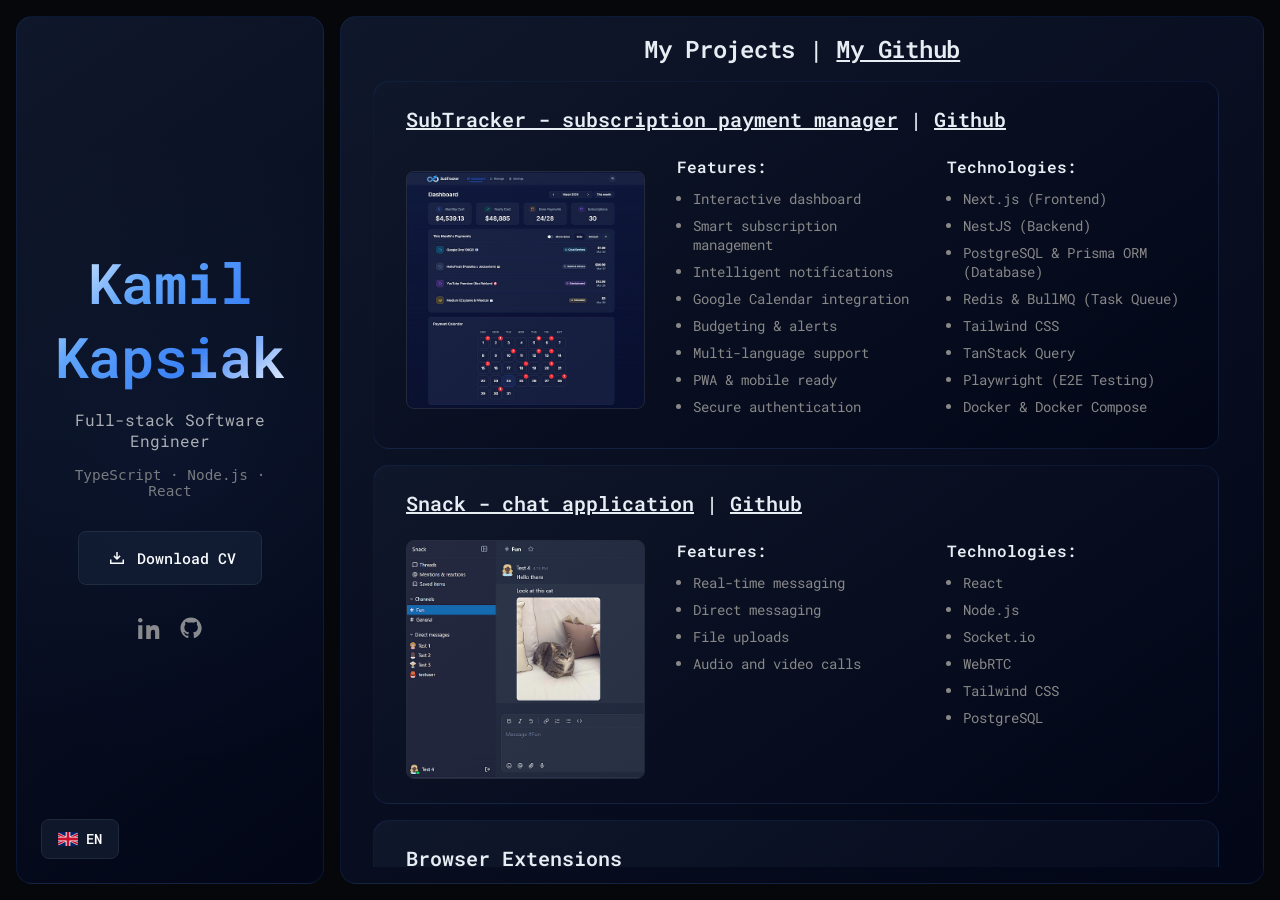
==== index.html @ 6eb5f406 "Adjust capitalization" ====
<html>

<head>
  <meta charset="UTF-8">
  <meta name="viewport" content="width=device-width, initial-scale=1.0">
  <title>Kamil Kapsiak - Software Engineer</title>
  <link rel="stylesheet" href="./style.css">
  <link rel="preconnect" href="https://fonts.googleapis.com">
  <link rel="preconnect" href="https://fonts.gstatic.com" crossorigin>
  <link
    href="https://fonts.googleapis.com/css2?family=Inter:ital,opsz,wght@0,14..32,100..900;1,14..32,100..900&family=Roboto+Mono:ital,wght@0,100..700;1,100..700&display=swap"
    rel="stylesheet">
  <script>
    (() => {
      const savedLang = localStorage.getItem('language') || 'en';
      document.documentElement.lang = savedLang;
      if (savedLang === 'pl') {
        const style = document.createElement('style');
        style.id = 'early-hide';
        style.innerHTML = 'body { visibility: hidden !important; }';
        document.head.appendChild(style);
      }
    })();
  </script>
  <script src="./script.js" defer></script>
</head>

<body>
  <header class="hero">
    <button id="lang-toggle" class="lang-button" aria-label="Toggle language">
      <img class="flag-icon" src="" alt="" />
      <span></span>
    </button>
    <div class="hero-content animate-in">
      <h1>Kamil Kapsiak</h1>
      <p class="subtitle" data-i18n="subtitle">Full-stack Software Engineer</p>
      <p class="stack">TypeScript · Node.js · React</p>
      <div class="cta-wrapper">
        <a href="/Kamil_Kapsiak_CV.pdf" download class="cv-button">
          <img src="./download-icon.svg" alt="" width="24" height="24" />
          <span data-i18n="download_cv">Download CV</span>
        </a>
      </div>

      <nav class="socials" aria-label="Social links">
        <a href="https://www.linkedin.com/in/kamil-kapsiak-529a5083/" target="_blank" rel="noopener noreferrer"
          aria-label="LinkedIn profile">
          <!-- LinkedIn -->
          <svg viewBox="0 0 24 24" aria-hidden="true">
            <path
              d="M4.98 3.5C4.98 4.88 3.86 6 2.5 6S0 4.88 0 3.5 1.12 1 2.5 1 4.98 2.12 4.98 3.5zM.22 8.98h4.56V24H.22zM8.98 8.98h4.38v2.05h.06c.61-1.16 2.1-2.38 4.32-2.38 4.62 0 5.48 3.04 5.48 6.99V24h-4.56v-6.6c0-1.57-.03-3.59-2.19-3.59-2.19 0-2.53 1.71-2.53 3.48V24H8.98z" />
          </svg>
        </a>

        <a href="https://github.com/kapsi1" target="_blank" rel="noopener noreferrer" aria-label="GitHub profile">
          <!-- GitHub -->
          <svg viewBox="0 0 24 24" aria-hidden="true">
            <path
              d="M12 .5C5.73.5.5 5.74.5 12.02c0 5.11 3.29 9.44 7.86 10.97.58.1.79-.25.79-.56v-2.17c-3.2.7-3.88-1.54-3.88-1.54-.53-1.34-1.3-1.7-1.3-1.7-1.06-.73.08-.72.08-.72 1.17.08 1.79 1.2 1.79 1.2 1.04 1.78 2.73 1.27 3.4.97.11-.76.41-1.27.74-1.56-2.55-.29-5.23-1.28-5.23-5.69 0-1.26.45-2.3 1.19-3.11-.12-.29-.52-1.45.11-3.02 0 0 .97-.31 3.18 1.19.92-.26 1.9-.39 2.88-.39.98 0 1.96.13 2.88.39 2.2-1.5 3.17-1.19 3.17-1.19.64 1.57.24 2.73.12 3.02.74.81 1.18 1.85 1.18 3.11 0 4.42-2.69 5.39-5.25 5.67.42.36.79 1.08.79 2.18v3.23c0 .31.21.67.8.56 4.56-1.53 7.84-5.86 7.84-10.97C23.5 5.74 18.27.5 12 .5z" />
          </svg>
        </a>
      </nav>


    </div>
  </header>

  <main class="right-column">
    <header class="right-column-header">
      <h2>
        <span data-i18n="my_projects">My Projects</span> | <a class="github" href="https://github.com/kapsi1"
          target="_blank" rel="noopener noreferrer" data-i18n="my_github">My
          Github</a>
      </h2>
    </header>
    <div class="projects-scroll">
      <!-- SubTracker -->
      <section class="app">
        <h2>
          <a href="https://www.subtracker.cc" target="_blank" rel="noopener noreferrer"
            data-i18n="subtracker_title">SubTracker - subscription
            payment manager</a>
          |
          <a class="github" href="https://github.com/kapsi1/subscription-tracker" target="_blank"
            rel="noopener noreferrer">Github</a>
        </h2>
        <div class="tile-content">
          <div class="screenshot">
            <a href="https://www.subtracker.cc" target="_blank" rel="noopener noreferrer">
              <img class="border" src="./subtracker.png" alt="SubTracker">
            </a>
          </div>
          <div class="list">
            <h2 data-i18n="features">Features:</h2>
            <ul>
              <li data-i18n="subtracker_f1">Interactive dashboard</li>
              <li data-i18n="subtracker_f2">Smart subscription management</li>
              <li data-i18n="subtracker_f3">Intelligent notifications</li>
              <li data-i18n="subtracker_f4">Google Calendar integration</li>
              <li data-i18n="subtracker_f5">Budgeting & alerts</li>
              <li data-i18n="subtracker_f6">Multi-language support</li>
              <li data-i18n="subtracker_f7">PWA & mobile ready</li>
              <li data-i18n="subtracker_f8">Secure authentication</li>
            </ul>
          </div>
          <div class="list">
            <h2 data-i18n="technologies">Technologies:</h2>
            <ul>
              <li>Next.js (Frontend)</li>
              <li>NestJS (Backend)</li>
              <li>PostgreSQL & Prisma ORM (Database)</li>
              <li>Redis & BullMQ (Task Queue)</li>
              <li>Tailwind CSS</li>
              <li>TanStack Query</li>
              <li>Playwright (E2E Testing)</li>
              <li>Docker & Docker Compose</li>
            </ul>
          </div>
        </div>
      </section>
      <!-- Snack -->
      <section class="app">
        <h2>
          <a href="https://snack-six.vercel.app" target="_blank" rel="noopener noreferrer" data-i18n="snack_title">Snack
            - chat application</a>
          |
          <a class="github" href="https://github.com/kapsi1/Srack" target="_blank" rel="noopener noreferrer">Github</a>
        </h2>
        <div class="tile-content">
          <div class="screenshot">
            <a href="https://snack-six.vercel.app" target="_blank" rel="noopener noreferrer">
              <img class="border" src="./snack2.png" alt="Snack">
            </a>
          </div>
          <div class="list">
            <h2 data-i18n="features">Features:</h2>
            <ul>
              <li data-i18n="snack_f1">Real-time messaging</li>
              <li data-i18n="snack_f2">Direct messaging</li>
              <li data-i18n="snack_f3">File uploads</li>
              <li data-i18n="snack_f4">Audio and video calls</li>
            </ul>
          </div>
          <div class="list">
            <h2 data-i18n="technologies">Technologies:</h2>
            <ul>
              <li>React</li>
              <li>Node.js</li>
              <li>Socket.io</li>
              <li>WebRTC</li>
              <li>Tailwind CSS</li>
              <li>PostgreSQL</li>
            </ul>
          </div>
        </div>
      </section>
      <!-- Browser Extensions -->
      <section>
        <h2 data-i18n="browser_extensions">Browser Extensions</h2>
        <div class="extensions-grid">
          <article class="extension-item">
            <h3>
              <a href="https://chromewebstore.google.com/detail/facebook-to-google-calend/mideojkklbmcdnhmacmjiecpnanamedp"
                target="_blank" rel="noopener noreferrer" data-i18n="fb_cal_title">Facebook to Google Calendar
                Exporter</a>
              <br />
              <a class="github" href="https://github.com/kapsi1/facebook-google-calendar-event-exporter" target="_blank"
                rel="noopener noreferrer">Github</a>
            </h3>
            <div class="list">
              <ul>
                <li data-i18n="fb_cal_desc">One-click export of Facebook events to Google Calendar</li>
              </ul>
            </div>
          </article>
          <article class="extension-item">
            <h3>
              <a href="https://chromewebstore.google.com/detail/chatgpt-–-back-to-last-po/npohdlibeffgfmaiojflcdhpopmglcck"
                target="_blank" rel="noopener noreferrer" data-i18n="chatgpt_back_title">ChatGPT - Back to Last
                Position</a>
              <br />
              <a class="github" href="https://github.com/kapsi1/chatgpt-back-to-last-position-button" target="_blank"
                rel="noopener noreferrer">Github</a>
            </h3>
            <div class="list">
              <ul>
                <li data-i18n="chatgpt_back_desc1">If you type a message to ChatGPT, it scrolls the page to the bottom
                  and you lose your reading
                  position</li>
                <li data-i18n="chatgpt_back_desc2">This extension adds a button to go back to that position</li>
              </ul>
            </div>
          </article>
          <article class="extension-item">
            <h3>
              <span data-i18n="chatgpt_bookmark_title">ChatGPT Bookmark Manager</span>
              <br />
              <a class="github" href="https://github.com/kapsi1/chatgpt-bookmark-manager" target="_blank"
                rel="noopener noreferrer">Github</a>
            </h3>
            <div class="list">
              <ul>
                <li data-i18n="chatgpt_bookmark_desc">Bookmark chat messages and scroll to them</li>
              </ul>
            </div>
          </article>
        </div>
      </section>
      <!-- Games -->
      <section>
        <h2 data-i18n="games_title">Some classic games I coded for fun</h2>
        <div class="games-grid">
          <article class="game-item">
            <h3>
              <a href="./snake.html" target="_blank" rel="noopener noreferrer">Snake</a> | <a class="github"
                href="https://github.com/kapsi1/snake" target="_blank" rel="noopener noreferrer">Github</a>
            </h3>
            <a href="./snake.html" target="_blank" rel="noopener noreferrer">
              <video class="border" loop muted poster="./snake.jpg">
                <source src="./snake.mp4" type="video/mp4">
              </video>
            </a>
          </article>
          <article class="game-item">
            <h3>
              <a href="./tetris.html" target="_blank" rel="noopener noreferrer">Tetris</a> | <a class="github"
                href="https://github.com/kapsi1/tetris" target="_blank" rel="noopener noreferrer">Github</a>
            </h3>
            <a href="./tetris.html" target="_blank" rel="noopener noreferrer">
              <video class="border" loop muted poster="./tetris.jpg">
                <source src="./tetris.mp4" type="video/mp4">
              </video>
            </a>
          </article>
          <article class="game-item">
            <h3>
              <a href="./pacman/index.html" target="_blank" rel="noopener noreferrer">Pacman</a> | <a class="github"
                href="https://github.com/kapsi1/pacman" target="_blank" rel="noopener noreferrer">Github</a>
            </h3>
            <a href="./pacman/index.html" target="_blank" rel="noopener noreferrer">
              <video class="border" loop muted poster="./pacman.jpg">
                <source src="./pacman.mp4" type="video/mp4">
              </video>
            </a>
          </article>
          <div class="list">
            <h2 data-i18n="technologies">Technologies:</h2>
            <ul>
              <li>HTML Canvas</li>
              <li>CSS</li>
              <li>TypeScript</li>
            </ul>
          </div>
        </div>
      </section>
    </div>
  </main>
</body>

</html>
---- style.css ----
/* Breakpoints: sm: 480px, md: 768px, lg: 1024px */

* {
  margin: 0;
  padding: 0;
  box-sizing: border-box;
}

a {
  color: #e6edf3;
}

.border {
  border: 1px solid rgba(255, 255, 255, 0.1);
}

@media (prefers-reduced-motion: reduce) {
  .animate-in {
    animation: none;
    opacity: 1;
    transform: none;
  }

  .hero,
  section,
  .right-column,
  video,
  img,
  .icon,
  .cv-button,
  .socials a {
    transition: none;
  }
}

@keyframes fadeSlideIn {
  to {
    opacity: 1;
    transform: translateY(0);
  }
}

@keyframes textGradient {
  0% {
    background-position: 0% 0%;
  }
  100% {
    background-position: 100% 100%;
  }
}

/* Shared tile style */
.hero,
section,
.right-column {
  background: linear-gradient(145deg, #0f172a 0%, #020617 100%);
  border: 1px solid rgba(59, 130, 246, 0.12);
  border-radius: 16px;
  transition: border-color 0.3s ease, box-shadow 0.3s ease;

  &:hover {
    border-color: rgba(59, 130, 246, 0.3);
    box-shadow: 0 8px 32px rgba(0, 0, 0, 0.4), 0 0 15px rgba(59, 130, 246, 0.1);
  }
}

.animate-in {
  opacity: 0;
  transform: translateY(16px);
  animation: fadeSlideIn 0.8s ease-out forwards;
}

video {
  border-radius: 8px;
  max-width: 100%;
  max-height: 220px;
  object-fit: contain;
  cursor: pointer;
  transition: transform 0.2s ease;
}

img {
  border-radius: 8px;
  max-width: 100%;
  max-height: 245px;
  object-fit: contain;
  transition: transform 0.2s ease;
}

video:hover,
img:hover {
  transform: scale(1.02);
}

@media (max-width: 768px) {
  html {
    font-size: 14px;
  }
}

body {
  background-color: #05070a;
  color: #e6edf3;
  font-family: "Roboto Mono", monospace;
  min-height: 100vh;
  padding: 1rem;
  font-size: 16px;
  display: grid;
  grid-template-columns: 1fr 3fr;
  gap: 1rem;
  height: calc(100vh - 2rem);
  margin: 0 auto;

  @media (max-width: 768px) {
    padding: 0.5rem;
    font-size: 14px;
    gap: 0.75rem;
  }

  @media (max-width: 1024px) {
    grid-template-columns: 1fr;
    height: auto;
  }

  .hero {
    grid-row: 1 / 3;
    display: flex;
    align-items: center;
    justify-content: center;
    padding: 2rem;
    position: relative;

    &::after {
      content: "";
      position: absolute;
      inset: 0;
      background: radial-gradient(circle at 50% 50%, rgba(59, 130, 246, 0.05) 0%, transparent 70%);
      pointer-events: none;
    }

    @media (max-width: 1024px) {
      grid-row: auto;
      padding: 1.5rem;
    }

    .hero-content {
      text-align: center;

      h1 {
        font-size: clamp(2.5rem, 6vw, 3.5rem);
        font-weight: 600;
        letter-spacing: -0.02em;
        margin-bottom: 1rem;
        background: linear-gradient(135deg, 
          #ffffff 0%, 
          #60a5fa 17%, 
          #3b82f6 33%, 
          #ffffff 50%, 
          #60a5fa 67%, 
          #3b82f6 83%, 
          #ffffff 100%
        );
        background-size: 200% 200%;
        animation: textGradient 8s linear infinite;
        -webkit-text-fill-color: transparent;
        background-clip: text;

        @media (max-width: 768px) {
          font-size: clamp(2.4rem, 10vw, 3.5rem);
          line-height: 1.1;
        }
      }

      .subtitle {
        color: #b0b0b0;
        font-size: 1rem;
        margin-bottom: 1rem;

        @media (max-width: 768px) {
          font-size: 1.2rem;
          margin-bottom: 1.5rem;
        }
      }

      .stack {
        font-family: monospace;
        font-size: 0.9rem;
        color: #7a7a7a;

        @media (max-width: 768px) {
          font-size: 1rem;
        }
      }

      .cta-wrapper {
        display: inline-block;
        margin: 2rem 0;

        .cv-button {
          display: inline-flex;
          align-items: center;
          gap: 0.5rem;
          padding: 0.9rem 1.6rem;
          border-radius: 8px;
          font-size: 0.95rem;
          font-weight: 500;
          text-decoration: none;
          color: #fff;
          background-color: #0f172a;
          border: 1px solid #1e293b;
          transition: transform 0.25s cubic-bezier(0.2, 0.8, 0.2, 1), background-color 0.2s ease, border-color 0.2s ease, box-shadow 0.2s ease;

          img {
            transition: transform 0.25s ease;
          }

          &:hover {
            transform: translateY(-2px);
            background-color: #1e293b;
            border-color: #3b82f6;
            box-shadow: 0 0 15px rgba(59, 130, 246, 0.2);

            img {
              transform: translateY(2px);
            }
          }

          &:active {
            transform: translateY(0);
          }
        }
      }

      .socials {
        display: flex;
        justify-content: center;
        gap: 1.25rem;
        margin-bottom: 1rem;

        a {
          color: #8a8a8a;
          transition: color 0.2s ease, transform 0.2s ease;

          &:hover {
            color: #60a5fa;
            transform: translateY(-1px);
          }
        }

        svg {
          width: 22px;
          height: 22px;
          fill: currentColor;
        }
      }
    }

    .lang-button {
      position: absolute;
      bottom: 1.5rem;
      left: 1.5rem;
      z-index: 10;
      display: inline-flex;
      align-items: center;
      gap: 0.5rem;
      padding: 0.6rem 1rem;
      border-radius: 8px;
      font-size: 0.9rem;
      font-weight: 500;
      color: #fff;
      background-color: #0f172a;
      border: 1px solid #1e293b;
      cursor: pointer;
      font-family: inherit;
      transition: transform 0.25s cubic-bezier(0.2, 0.8, 0.2, 1), background-color 0.2s ease, border-color 0.2s ease, box-shadow 0.2s ease;

      &:hover {
        transform: translateY(-2px);
        background-color: #1e293b;
        border-color: #3b82f6;
        box-shadow: 0 0 15px rgba(59, 130, 246, 0.2);
      }

      &:active {
        transform: translateY(0);
      }

      .flag-icon {
        width: 20px;
        height: 14px;
        object-fit: cover;
        border-radius: 2px;
      }
    }
  }

  .right-column {
    grid-row: 1 / 3;
    display: flex;
    flex-direction: column;
    min-height: 0;
    padding: 1rem 2rem;

    @media (max-width: 1024px) {
      grid-row: auto;
      min-height: auto;
      padding: 1.5rem;
    }

    .right-column-header {
      flex-shrink: 0;
      margin-bottom: 1rem;

      h2 {
        text-align: center;
        font-size: 1.5rem;
        font-weight: 600;
        letter-spacing: -0.01em;
      }
    }

    .projects-scroll {
      flex: 1;
      min-height: 0;
      overflow-y: auto;
      display: flex;
      flex-direction: column;
      gap: 1rem;
      scrollbar-width: thin;
      scrollbar-color: rgba(59, 130, 246, 0.3) transparent;
      padding-right: 0.75rem;

      @media (max-width: 1024px) {
        overflow-y: visible;
      }

      section {
        padding: 1.5rem 2rem;
        flex-shrink: 0;

        @media (max-width: 1024px) {
          padding: 1.5rem;
        }

        h2 {
          font-size: 1.25rem;
          font-weight: 600;
          margin-bottom: 1.5rem;
        }

        h3 {
          font-size: 1rem;
          font-weight: 600;
          margin-bottom: 0.5rem;
          text-align: left;
        }

        .list {
          padding-left: 0;

          ul {
            padding-left: 1rem;
          }

          li {
            margin-bottom: 0.5rem;
            color: #888888;
            font-size: 0.9rem;

            @media (max-width: 768px) {
              font-size: 1rem;
            }
          }

          h2 {
            font-size: 1rem;
            margin-bottom: 0.75rem;

            @media (max-width: 768px) {
              font-size: 1.1rem;
            }
          }
        }

        &.app {
          .tile-content {
            display: grid;
            gap: 2rem;

            /* LG and MD: 3 columns */
            @media (min-width: 768px) {
              grid-template-columns: 1fr 1fr 1fr;

              .screenshot {
                display: flex;
                justify-content: center;
                align-items: center;
              }
            }

            /* SM to MD: screenshot row, lists 2 columns */
            @media (min-width: 480px) and (max-width: 767px) {
              grid-template-columns: 1fr 1fr;
              grid-template-areas: 
                "screenshot screenshot"
                "features technologies";
              
              .screenshot {
                grid-area: screenshot;
                display: flex;
                justify-content: center;
              }
            }

            /* SM: Stacked */
            @media (max-width: 479px) {
              display: flex;
              flex-direction: column;
              align-items: center;
            }
          }

          .screenshot img {
            width: 100%;
            height: auto;
            aspect-ratio: 1 / 1;
            max-width: 300px;
            max-height: none;
            object-fit: contain;
          }

          @media (max-width: 767px) {
            h2 {
              text-align: center;
              width: 100%;
            }
          }
        }

        .tile-content:not(.app *) {
          display: flex;
          gap: 1.5rem;
          flex-wrap: wrap;

          @media (max-width: 768px) {
            flex-direction: column;
          }
        }

        .games-grid {
          display: flex;
          gap: 1.5rem;

          @media (max-width: 1024px) {
            justify-content: center;
          }

          @media (max-width: 768px) {
            flex-direction: column;
            align-items: center;
          }

          .game-item {
            display: flex;
            flex-direction: column;
            align-items: center;

            @media (max-width: 768px) {
              width: 100%;
            }
          }
        }

        .extensions-grid {
          display: flex;
          gap: 1.5rem;
          flex-wrap: wrap;
          flex: 1;

          @media (max-width: 768px) {
            flex-direction: column;
          }

          .extension-item {
            display: flex;
            flex-direction: column;
            flex: 1;
            min-width: 250px;

            @media (max-width: 768px) {
              width: 100%;
            }
          }
        }
      }
    }
  }
}
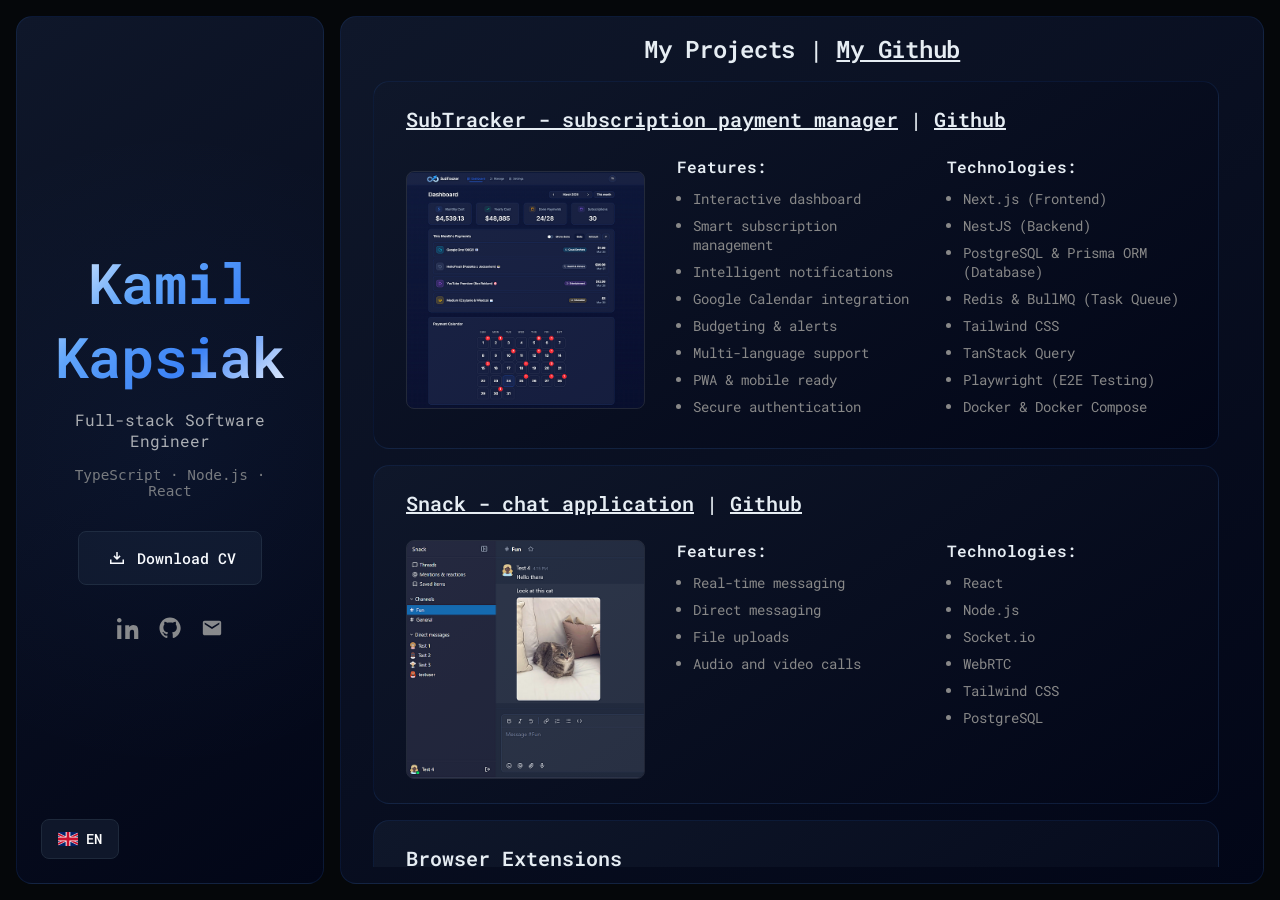
==== commit 75bf3984: "Add email" ====
--- a/index.html
+++ b/index.html
@@ -59,6 +59,14 @@
               d="M12 .5C5.73.5.5 5.74.5 12.02c0 5.11 3.29 9.44 7.86 10.97.58.1.79-.25.79-.56v-2.17c-3.2.7-3.88-1.54-3.88-1.54-.53-1.34-1.3-1.7-1.3-1.7-1.06-.73.08-.72.08-.72 1.17.08 1.79 1.2 1.79 1.2 1.04 1.78 2.73 1.27 3.4.97.11-.76.41-1.27.74-1.56-2.55-.29-5.23-1.28-5.23-5.69 0-1.26.45-2.3 1.19-3.11-.12-.29-.52-1.45.11-3.02 0 0 .97-.31 3.18 1.19.92-.26 1.9-.39 2.88-.39.98 0 1.96.13 2.88.39 2.2-1.5 3.17-1.19 3.17-1.19.64 1.57.24 2.73.12 3.02.74.81 1.18 1.85 1.18 3.11 0 4.42-2.69 5.39-5.25 5.67.42.36.79 1.08.79 2.18v3.23c0 .31.21.67.8.56 4.56-1.53 7.84-5.86 7.84-10.97C23.5 5.74 18.27.5 12 .5z" />
           </svg>
         </a>
+
+        <a href="mailto:kapsiakk@gmail.com" aria-label="Email me">
+          <!-- Email -->
+          <svg viewBox="0 0 24 24" aria-hidden="true">
+            <path
+              d="M20 4H4c-1.1 0-1.99.9-1.99 2L2 18c0 1.1.9 2 2 2h16c1.1 0 2-.9 2-2V6c0-1.1-.9-2-2-2zm0 4l-8 5-8-5V6l8 5 8-5v2z" />
+          </svg>
+        </a>
       </nav>
 
 
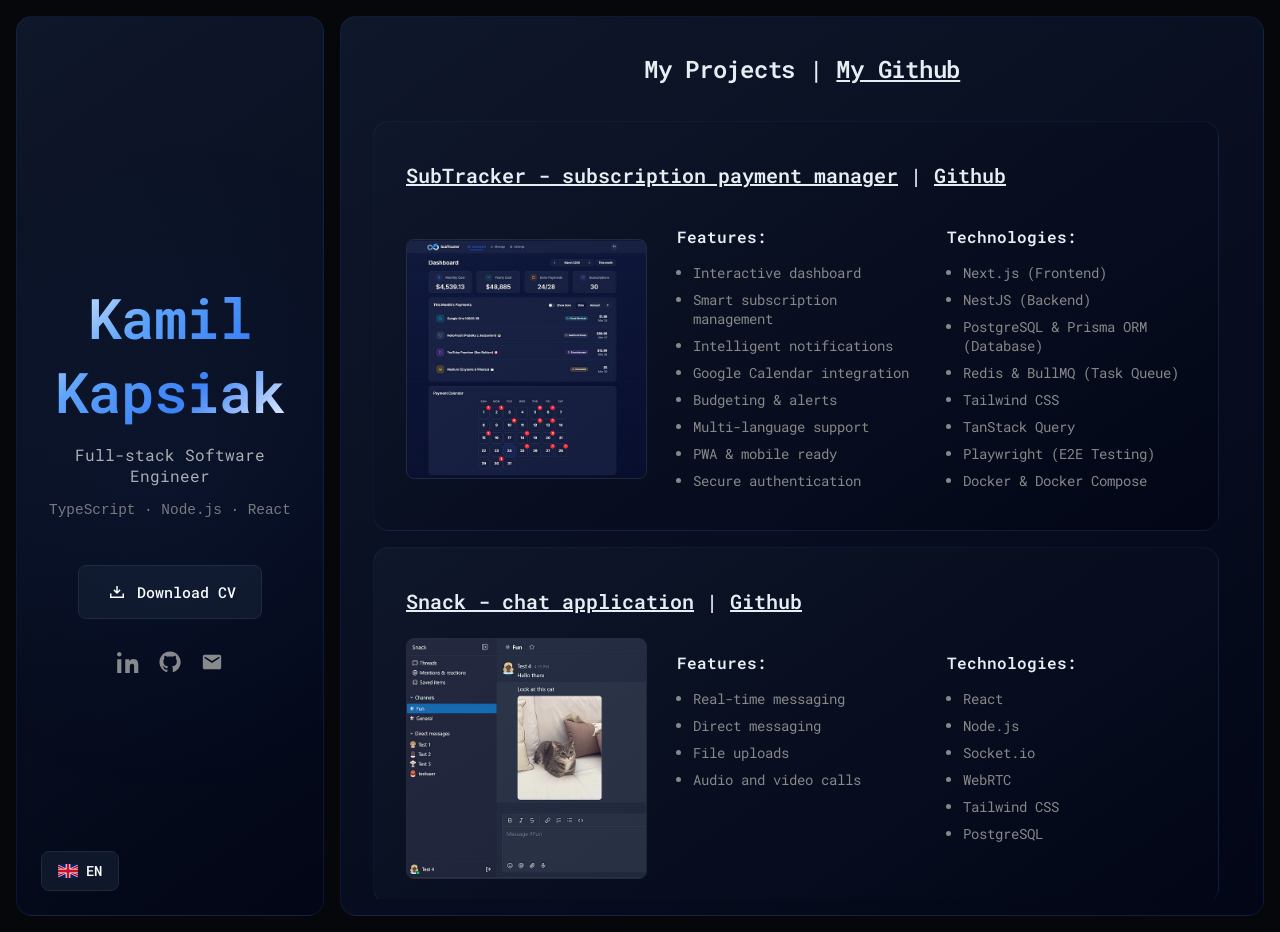
==== commit 0f25d4f8: "Add "16,777,216 colors"" ====
--- a/index.html
+++ b/index.html
@@ -3,7 +3,42 @@
 <head>
   <meta charset="UTF-8">
   <meta name="viewport" content="width=device-width, initial-scale=1.0">
-  <title>Kamil Kapsiak - Software Engineer</title>
+  <!-- Google tag (gtag.js) -->
+  <script async src="https://www.googletagmanager.com/gtag/js?id=G-MR1FEYMHES"></script>
+  <script>
+    window.dataLayer = window.dataLayer || [];
+    // biome-ignore lint/style/noArguments: Standard Google boilerplate
+    function gtag() {
+      dataLayer.push(arguments);
+    }
+    gtag('js', new Date());
+
+    gtag('config', 'G-MR1FEYMHES');
+  </script>
+  <title>Kamil Kapsiak - Software Engineer portfolio</title>
+  <meta name="description"
+    content="Full-stack Software Engineer specializing in TypeScript, Node.js, and React. Portfolio featuring projects like SubTracker (subscription manager) and Snack (chat app).">
+  <meta name="keywords"
+    content="Kamil Kapsiak, Software Engineer, Full-stack, TypeScript, Node.js, React, Portfolio, SubTracker, Snack, Browser Extensions">
+  <meta name="author" content="Kamil Kapsiak">
+  <link rel="canonical" href="https://kapsi1.github.io/">
+
+  <!-- Open Graph / Facebook -->
+  <meta property="og:type" content="website">
+  <meta property="og:url" content="https://kapsi1.github.io/">
+  <meta property="og:title" content="Kamil Kapsiak - Software Engineer portfolio">
+  <meta property="og:description"
+    content="Full-stack Software Engineer specializing in TypeScript, Node.js, and React. Portfolio featuring projects like SubTracker and Snack.">
+  <meta property="og:image" content="https://kapsi1.github.io/subtracker.png">
+
+  <!-- Twitter -->
+  <meta property="twitter:card" content="summary_large_image">
+  <meta property="twitter:url" content="https://kapsi1.github.io/">
+  <meta property="twitter:title" content="Kamil Kapsiak - Software Engineer portfolio">
+  <meta property="twitter:description"
+    content="Full-stack Software Engineer specializing in TypeScript, Node.js, and React. Portfolio featuring projects like SubTracker and Snack.">
+  <meta property="twitter:image" content="https://kapsi1.github.io/subtracker.png">
+
   <link rel="stylesheet" href="./style.css">
   <link rel="preconnect" href="https://fonts.googleapis.com">
   <link rel="preconnect" href="https://fonts.gstatic.com" crossorigin>
@@ -95,7 +130,7 @@
         <div class="tile-content">
           <div class="screenshot">
             <a href="https://www.subtracker.cc" target="_blank" rel="noopener noreferrer">
-              <img class="border" src="./subtracker.png" alt="SubTracker">
+              <img class="border" src="./subtracker.png" alt="SubTracker" fetchpriority=high>
             </a>
           </div>
           <div class="list">
@@ -162,6 +197,34 @@
           </div>
         </div>
       </section>
+      <!-- Color Space Flythrough -->
+      <section class="app">
+        <h2><a href="./colors/index.html" target="_blank" rel="noopener noreferrer" data-i18n="colors_title">16,777,216
+            colors - Color Space Flythrough</a></h2>
+        <p data-i18n="colors_desc">An interactive WebGL2 flythrough of the complete RGB/HSL/HSV color space, rendered as a
+          256 × 256 × 256 lattice of colored spheres, or a cylinder of spheres - one for every one of the
+          16,777,216 (256³) colors a true-color display can show.</p>
+        <div class="games-grid">
+          <article class="game-item">
+            <a href="./colors/index.html" target="_blank" rel="noopener noreferrer">
+              <img class="border" src="./colors/1.jpg" alt="RGB color cube flythrough - colored spheres lattice"
+                loading="lazy">
+            </a>
+          </article>
+          <article class="game-item">
+            <a href="./colors/index.html" target="_blank" rel="noopener noreferrer">
+              <img class="border" src="./colors/2.jpg" alt="RGB color cube flythrough - HSL color model view"
+                loading="lazy">
+            </a>
+          </article>
+          <article class="game-item">
+            <a href="./colors/index.html" target="_blank" rel="noopener noreferrer">
+              <img class="border" src="./colors/3.jpg" alt="RGB color cube flythrough - HSV color model view"
+                loading="lazy">
+            </a>
+          </article>
+        </div>
+      </section>
       <!-- Browser Extensions -->
       <section>
         <h2 data-i18n="browser_extensions">Browser Extensions</h2>
@@ -199,19 +262,6 @@
               </ul>
             </div>
           </article>
-          <article class="extension-item">
-            <h3>
-              <span data-i18n="chatgpt_bookmark_title">ChatGPT Bookmark Manager</span>
-              <br />
-              <a class="github" href="https://github.com/kapsi1/chatgpt-bookmark-manager" target="_blank"
-                rel="noopener noreferrer">Github</a>
-            </h3>
-            <div class="list">
-              <ul>
-                <li data-i18n="chatgpt_bookmark_desc">Bookmark chat messages and scroll to them</li>
-              </ul>
-            </div>
-          </article>
         </div>
       </section>
       <!-- Games -->
--- a/style.css
+++ b/style.css
@@ -1,4 +1,4 @@
-/* Breakpoints: sm: 480px, md: 768px, lg: 1024px */
+ Breakpoints: sm: 480px, md: 768px, lg: 1024px */
 
 * {
   margin: 0;
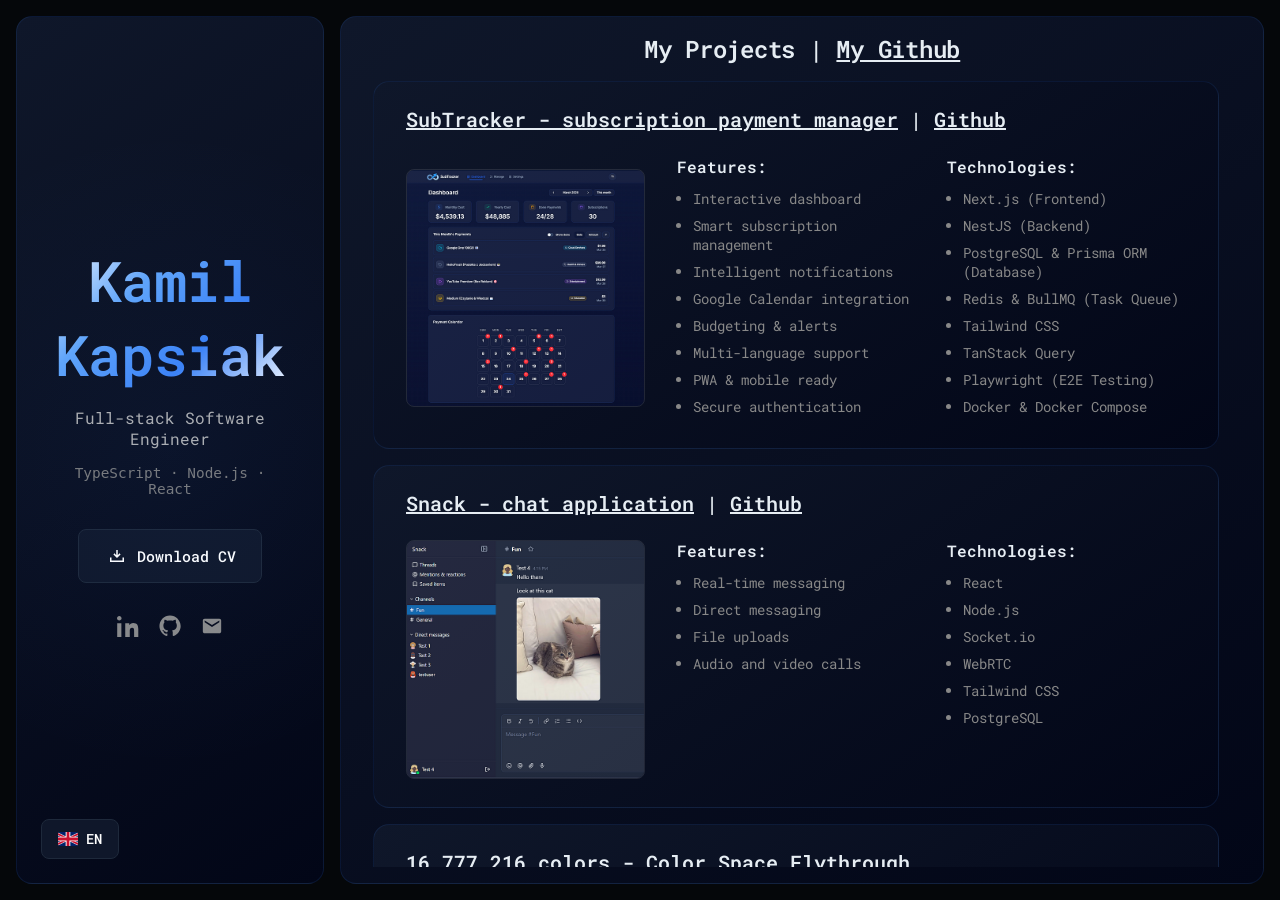
==== commit 139efd24: "Update styles" ====
--- a/index.html
+++ b/index.html
@@ -1,4 +1,5 @@
-<html>
+<!DOCTYPE html>
+<html lang="en">
 
 <head>
   <meta charset="UTF-8">
@@ -63,19 +64,17 @@
 <body>
   <header class="hero">
     <button id="lang-toggle" class="lang-button" aria-label="Toggle language">
-      <img class="flag-icon" src="" alt="" />
+      <img class="flag-icon" alt="" />
       <span></span>
     </button>
     <div class="hero-content animate-in">
       <h1>Kamil Kapsiak</h1>
       <p class="subtitle" data-i18n="subtitle">Full-stack Software Engineer</p>
       <p class="stack">TypeScript · Node.js · React</p>
-      <div class="cta-wrapper">
-        <a href="/Kamil_Kapsiak_CV.pdf" download class="cv-button">
-          <img src="./download-icon.svg" alt="" width="24" height="24" />
-          <span data-i18n="download_cv">Download CV</span>
-        </a>
-      </div>
+      <a href="/Kamil_Kapsiak_CV.pdf" download class="cv-button">
+        <img src="./download-icon.svg" alt="" width="24" height="24" />
+        <span data-i18n="download_cv">Download CV</span>
+      </a>
 
       <nav class="socials" aria-label="Social links">
         <a href="https://www.linkedin.com/in/kamil-kapsiak-529a5083/" target="_blank" rel="noopener noreferrer"
@@ -130,7 +129,7 @@
         <div class="tile-content">
           <div class="screenshot">
             <a href="https://www.subtracker.cc" target="_blank" rel="noopener noreferrer">
-              <img class="border" src="./subtracker.png" alt="SubTracker" fetchpriority=high>
+              <img class="border" src="./subtracker.png" alt="SubTracker" fetchpriority="high">
             </a>
           </div>
           <div class="list">
@@ -198,7 +197,7 @@
         </div>
       </section>
       <!-- Color Space Flythrough -->
-      <section class="app">
+      <section class="app colors">
         <h2><a href="./colors/index.html" target="_blank" rel="noopener noreferrer" data-i18n="colors_title">16,777,216
             colors - Color Space Flythrough</a></h2>
         <p data-i18n="colors_desc">An interactive WebGL2 flythrough of the complete RGB/HSL/HSV color space, rendered as a
@@ -274,9 +273,7 @@
                 href="https://github.com/kapsi1/snake" target="_blank" rel="noopener noreferrer">Github</a>
             </h3>
             <a href="./snake.html" target="_blank" rel="noopener noreferrer">
-              <video class="border" loop muted poster="./snake.jpg">
-                <source src="./snake.mp4" type="video/mp4">
-              </video>
+              <video class="border" src="./snake.mp4" loop muted poster="./snake.jpg"></video>
             </a>
           </article>
           <article class="game-item">
@@ -285,9 +282,7 @@
                 href="https://github.com/kapsi1/tetris" target="_blank" rel="noopener noreferrer">Github</a>
             </h3>
             <a href="./tetris.html" target="_blank" rel="noopener noreferrer">
-              <video class="border" loop muted poster="./tetris.jpg">
-                <source src="./tetris.mp4" type="video/mp4">
-              </video>
+              <video class="border" src="./tetris.mp4" loop muted poster="./tetris.jpg"></video>
             </a>
           </article>
           <article class="game-item">
@@ -296,9 +291,7 @@
                 href="https://github.com/kapsi1/pacman" target="_blank" rel="noopener noreferrer">Github</a>
             </h3>
             <a href="./pacman/index.html" target="_blank" rel="noopener noreferrer">
-              <video class="border" loop muted poster="./pacman.jpg">
-                <source src="./pacman.mp4" type="video/mp4">
-              </video>
+              <video class="border" src="./pacman.mp4" loop muted poster="./pacman.jpg"></video>
             </a>
           </article>
           <div class="list">
@@ -315,4 +308,4 @@
   </main>
 </body>
 
-</html>+</html>
--- a/style.css
+++ b/style.css
@@ -1,4 +1,4 @@
- Breakpoints: sm: 480px, md: 768px, lg: 1024px */
+/* Breakpoints: sm: 480px, md: 768px, lg: 1024px */
 
 * {
   margin: 0;
@@ -6,12 +6,436 @@
   box-sizing: border-box;
 }
 
+body {
+  min-height: 100vh;
+  height: calc(100vh - 2rem);
+  padding: 1rem;
+  background-color: #05070a;
+  color: #e6edf3;
+  font-family: "Roboto Mono", monospace;
+  display: grid;
+  grid-template-columns: 1fr 3fr;
+  gap: 1rem;
+}
+
 a {
   color: #e6edf3;
 }
 
 .border {
   border: 1px solid rgba(255, 255, 255, 0.1);
+}
+
+/* Shared tile style */
+.hero,
+.right-column,
+section {
+  background: linear-gradient(145deg, #0f172a 0%, #020617 100%);
+  border: 1px solid rgba(59, 130, 246, 0.12);
+  border-radius: 16px;
+  transition: border-color 0.3s ease, box-shadow 0.3s ease;
+}
+
+.hero:hover,
+.right-column:hover,
+section:hover {
+  border-color: rgba(59, 130, 246, 0.3);
+  box-shadow: 0 8px 32px rgba(0, 0, 0, 0.4), 0 0 15px rgba(59, 130, 246, 0.1);
+}
+
+@keyframes fadeSlideIn {
+  to {
+    opacity: 1;
+    transform: translateY(0);
+  }
+}
+
+@keyframes textGradient {
+  0% {
+    background-position: 0% 0%;
+  }
+  100% {
+    background-position: 100% 100%;
+  }
+}
+
+.animate-in {
+  opacity: 0;
+  transform: translateY(16px);
+  animation: fadeSlideIn 0.8s ease-out forwards;
+}
+
+img,
+video {
+  border-radius: 8px;
+  max-width: 100%;
+  object-fit: contain;
+  transition: transform 0.2s ease;
+}
+
+img {
+  max-height: 245px;
+}
+
+video {
+  max-height: 220px;
+  cursor: pointer;
+}
+
+img:hover,
+video:hover {
+  transform: scale(1.02);
+}
+
+/* Hero */
+.hero {
+  position: relative;
+  display: flex;
+  align-items: center;
+  justify-content: center;
+  padding: 2rem;
+}
+
+.hero::after {
+  content: "";
+  position: absolute;
+  inset: 0;
+  background: radial-gradient(circle at 50% 50%, rgba(59, 130, 246, 0.05) 0%, transparent 70%);
+  pointer-events: none;
+}
+
+.hero-content {
+  text-align: center;
+}
+
+.hero h1 {
+  font-size: clamp(2.5rem, 6vw, 3.5rem);
+  font-weight: 600;
+  letter-spacing: -0.02em;
+  margin-bottom: 1rem;
+  background: linear-gradient(135deg,
+      #ffffff 0%,
+      #60a5fa 17%,
+      #3b82f6 33%,
+      #ffffff 50%,
+      #60a5fa 67%,
+      #3b82f6 83%,
+      #ffffff 100%);
+  background-size: 200% 200%;
+  animation: textGradient 8s linear infinite;
+  -webkit-text-fill-color: transparent;
+  background-clip: text;
+}
+
+.subtitle {
+  color: #b0b0b0;
+  font-size: 1rem;
+  margin-bottom: 1rem;
+}
+
+.stack {
+  font-family: monospace;
+  font-size: 0.9rem;
+  color: #7a7a7a;
+}
+
+/* Buttons */
+.cv-button,
+.lang-button {
+  display: inline-flex;
+  align-items: center;
+  gap: 0.5rem;
+  padding: 0.9rem 1.6rem;
+  border-radius: 8px;
+  font-weight: 500;
+  color: #fff;
+  background-color: #0f172a;
+  border: 1px solid #1e293b;
+  cursor: pointer;
+  font-family: inherit;
+  transition: transform 0.25s cubic-bezier(0.2, 0.8, 0.2, 1), background-color 0.2s ease, border-color 0.2s ease, box-shadow 0.2s ease;
+}
+
+.cv-button {
+  margin: 2rem 0;
+  font-size: 0.95rem;
+  text-decoration: none;
+}
+
+.lang-button {
+  position: absolute;
+  bottom: 1.5rem;
+  left: 1.5rem;
+  z-index: 10;
+  padding: 0.6rem 1rem;
+  font-size: 0.9rem;
+}
+
+.cv-button:hover,
+.lang-button:hover {
+  transform: translateY(-2px);
+  background-color: #1e293b;
+  border-color: #3b82f6;
+  box-shadow: 0 0 15px rgba(59, 130, 246, 0.2);
+}
+
+.cv-button:active,
+.lang-button:active {
+  transform: translateY(0);
+}
+
+.cv-button img {
+  transition: transform 0.25s ease;
+}
+
+.cv-button:hover img {
+  transform: translateY(2px);
+}
+
+.flag-icon {
+  width: 20px;
+  height: 14px;
+  object-fit: cover;
+  border-radius: 2px;
+}
+
+/* Socials */
+.socials {
+  display: flex;
+  justify-content: center;
+  gap: 1.25rem;
+  margin-bottom: 1rem;
+}
+
+.socials a {
+  color: #8a8a8a;
+  transition: color 0.2s ease, transform 0.2s ease;
+}
+
+.socials a:hover {
+  color: #60a5fa;
+  transform: translateY(-1px);
+}
+
+.socials svg {
+  width: 22px;
+  height: 22px;
+  fill: currentColor;
+}
+
+/* Projects column */
+.right-column {
+  display: flex;
+  flex-direction: column;
+  min-height: 0;
+  padding: 1rem 2rem;
+}
+
+.right-column-header {
+  flex-shrink: 0;
+  margin-bottom: 1rem;
+}
+
+.right-column-header h2 {
+  text-align: center;
+  font-size: 1.5rem;
+  font-weight: 600;
+  letter-spacing: -0.01em;
+}
+
+.projects-scroll {
+  flex: 1;
+  min-height: 0;
+  overflow-y: auto;
+  display: flex;
+  flex-direction: column;
+  gap: 1rem;
+  scrollbar-width: thin;
+  scrollbar-color: rgba(59, 130, 246, 0.3) transparent;
+  padding-right: 0.75rem;
+}
+
+section {
+  flex-shrink: 0;
+  padding: 1.5rem 2rem;
+}
+
+section h2 {
+  font-size: 1.25rem;
+  font-weight: 600;
+  margin-bottom: 1.5rem;
+}
+
+section h3 {
+  font-size: 1rem;
+  font-weight: 600;
+  margin-bottom: 0.5rem;
+}
+
+.list ul {
+  padding-left: 1rem;
+}
+
+.list li {
+  margin-bottom: 0.5rem;
+  color: #888888;
+  font-size: 0.9rem;
+}
+
+.list h2 {
+  font-size: 1rem;
+  margin-bottom: 0.75rem;
+}
+
+/* App tiles */
+.tile-content {
+  display: grid;
+  gap: 2rem;
+}
+
+.screenshot img {
+  width: 100%;
+  height: auto;
+  aspect-ratio: 1 / 1;
+  max-width: 300px;
+  max-height: none;
+  object-fit: contain;
+}
+
+.colors p {
+  color: #888888;
+  margin-bottom: 1em;
+}
+
+/* Grids */
+.games-grid {
+  display: flex;
+  gap: 1.5rem;
+}
+
+.game-item {
+  display: flex;
+  flex-direction: column;
+  align-items: center;
+}
+
+.extensions-grid {
+  display: flex;
+  gap: 1.5rem;
+  flex-wrap: wrap;
+  flex: 1;
+}
+
+.extension-item {
+  display: flex;
+  flex-direction: column;
+  flex: 1;
+  min-width: 250px;
+}
+
+@media (min-width: 768px) {
+  .tile-content {
+    grid-template-columns: repeat(3, 1fr);
+  }
+
+  .screenshot {
+    display: flex;
+    justify-content: center;
+    align-items: center;
+  }
+}
+
+@media (min-width: 480px) and (max-width: 767px) {
+  .tile-content {
+    grid-template-columns: 1fr 1fr;
+  }
+
+  .screenshot {
+    grid-column: 1 / -1;
+    display: flex;
+    justify-content: center;
+  }
+}
+
+@media (max-width: 479px) {
+  .tile-content {
+    display: flex;
+    flex-direction: column;
+    align-items: center;
+  }
+}
+
+@media (max-width: 768px) {
+  html {
+    font-size: 14px;
+  }
+
+  body {
+    padding: 0.5rem;
+    gap: 0.75rem;
+  }
+
+  .hero h1 {
+    font-size: clamp(2.4rem, 10vw, 3.5rem);
+    line-height: 1.1;
+  }
+
+  .subtitle {
+    font-size: 1.2rem;
+    margin-bottom: 1.5rem;
+  }
+
+  .stack {
+    font-size: 1rem;
+  }
+
+  .app h2 {
+    text-align: center;
+    width: 100%;
+  }
+
+  .list li {
+    font-size: 1rem;
+  }
+
+  .list h2 {
+    font-size: 1.1rem;
+  }
+
+  .games-grid,
+  .extensions-grid {
+    flex-direction: column;
+    align-items: center;
+  }
+
+  .game-item,
+  .extension-item {
+    width: 100%;
+  }
+}
+
+@media (max-width: 1024px) {
+  body {
+    grid-template-columns: 1fr;
+    height: auto;
+  }
+
+  .hero,
+  .right-column {
+    padding: 1.5rem;
+  }
+
+  .projects-scroll {
+    overflow-y: visible;
+  }
+
+  section {
+    padding: 1.5rem;
+  }
+
+  .games-grid {
+    justify-content: center;
+  }
 }
 
 @media (prefers-reduced-motion: reduce) {
@@ -26,473 +450,9 @@
   .right-column,
   video,
   img,
-  .icon,
   .cv-button,
+  .lang-button,
   .socials a {
     transition: none;
   }
 }
-
-@keyframes fadeSlideIn {
-  to {
-    opacity: 1;
-    transform: translateY(0);
-  }
-}
-
-@keyframes textGradient {
-  0% {
-    background-position: 0% 0%;
-  }
-  100% {
-    background-position: 100% 100%;
-  }
-}
-
-/* Shared tile style */
-.hero,
-section,
-.right-column {
-  background: linear-gradient(145deg, #0f172a 0%, #020617 100%);
-  border: 1px solid rgba(59, 130, 246, 0.12);
-  border-radius: 16px;
-  transition: border-color 0.3s ease, box-shadow 0.3s ease;
-
-  &:hover {
-    border-color: rgba(59, 130, 246, 0.3);
-    box-shadow: 0 8px 32px rgba(0, 0, 0, 0.4), 0 0 15px rgba(59, 130, 246, 0.1);
-  }
-}
-
-.animate-in {
-  opacity: 0;
-  transform: translateY(16px);
-  animation: fadeSlideIn 0.8s ease-out forwards;
-}
-
-video {
-  border-radius: 8px;
-  max-width: 100%;
-  max-height: 220px;
-  object-fit: contain;
-  cursor: pointer;
-  transition: transform 0.2s ease;
-}
-
-img {
-  border-radius: 8px;
-  max-width: 100%;
-  max-height: 245px;
-  object-fit: contain;
-  transition: transform 0.2s ease;
-}
-
-video:hover,
-img:hover {
-  transform: scale(1.02);
-}
-
-@media (max-width: 768px) {
-  html {
-    font-size: 14px;
-  }
-}
-
-body {
-  background-color: #05070a;
-  color: #e6edf3;
-  font-family: "Roboto Mono", monospace;
-  min-height: 100vh;
-  padding: 1rem;
-  font-size: 16px;
-  display: grid;
-  grid-template-columns: 1fr 3fr;
-  gap: 1rem;
-  height: calc(100vh - 2rem);
-  margin: 0 auto;
-
-  @media (max-width: 768px) {
-    padding: 0.5rem;
-    font-size: 14px;
-    gap: 0.75rem;
-  }
-
-  @media (max-width: 1024px) {
-    grid-template-columns: 1fr;
-    height: auto;
-  }
-
-  .hero {
-    grid-row: 1 / 3;
-    display: flex;
-    align-items: center;
-    justify-content: center;
-    padding: 2rem;
-    position: relative;
-
-    &::after {
-      content: "";
-      position: absolute;
-      inset: 0;
-      background: radial-gradient(circle at 50% 50%, rgba(59, 130, 246, 0.05) 0%, transparent 70%);
-      pointer-events: none;
-    }
-
-    @media (max-width: 1024px) {
-      grid-row: auto;
-      padding: 1.5rem;
-    }
-
-    .hero-content {
-      text-align: center;
-
-      h1 {
-        font-size: clamp(2.5rem, 6vw, 3.5rem);
-        font-weight: 600;
-        letter-spacing: -0.02em;
-        margin-bottom: 1rem;
-        background: linear-gradient(135deg, 
-          #ffffff 0%, 
-          #60a5fa 17%, 
-          #3b82f6 33%, 
-          #ffffff 50%, 
-          #60a5fa 67%, 
-          #3b82f6 83%, 
-          #ffffff 100%
-        );
-        background-size: 200% 200%;
-        animation: textGradient 8s linear infinite;
-        -webkit-text-fill-color: transparent;
-        background-clip: text;
-
-        @media (max-width: 768px) {
-          font-size: clamp(2.4rem, 10vw, 3.5rem);
-          line-height: 1.1;
-        }
-      }
-
-      .subtitle {
-        color: #b0b0b0;
-        font-size: 1rem;
-        margin-bottom: 1rem;
-
-        @media (max-width: 768px) {
-          font-size: 1.2rem;
-          margin-bottom: 1.5rem;
-        }
-      }
-
-      .stack {
-        font-family: monospace;
-        font-size: 0.9rem;
-        color: #7a7a7a;
-
-        @media (max-width: 768px) {
-          font-size: 1rem;
-        }
-      }
-
-      .cta-wrapper {
-        display: inline-block;
-        margin: 2rem 0;
-
-        .cv-button {
-          display: inline-flex;
-          align-items: center;
-          gap: 0.5rem;
-          padding: 0.9rem 1.6rem;
-          border-radius: 8px;
-          font-size: 0.95rem;
-          font-weight: 500;
-          text-decoration: none;
-          color: #fff;
-          background-color: #0f172a;
-          border: 1px solid #1e293b;
-          transition: transform 0.25s cubic-bezier(0.2, 0.8, 0.2, 1), background-color 0.2s ease, border-color 0.2s ease, box-shadow 0.2s ease;
-
-          img {
-            transition: transform 0.25s ease;
-          }
-
-          &:hover {
-            transform: translateY(-2px);
-            background-color: #1e293b;
-            border-color: #3b82f6;
-            box-shadow: 0 0 15px rgba(59, 130, 246, 0.2);
-
-            img {
-              transform: translateY(2px);
-            }
-          }
-
-          &:active {
-            transform: translateY(0);
-          }
-        }
-      }
-
-      .socials {
-        display: flex;
-        justify-content: center;
-        gap: 1.25rem;
-        margin-bottom: 1rem;
-
-        a {
-          color: #8a8a8a;
-          transition: color 0.2s ease, transform 0.2s ease;
-
-          &:hover {
-            color: #60a5fa;
-            transform: translateY(-1px);
-          }
-        }
-
-        svg {
-          width: 22px;
-          height: 22px;
-          fill: currentColor;
-        }
-      }
-    }
-
-    .lang-button {
-      position: absolute;
-      bottom: 1.5rem;
-      left: 1.5rem;
-      z-index: 10;
-      display: inline-flex;
-      align-items: center;
-      gap: 0.5rem;
-      padding: 0.6rem 1rem;
-      border-radius: 8px;
-      font-size: 0.9rem;
-      font-weight: 500;
-      color: #fff;
-      background-color: #0f172a;
-      border: 1px solid #1e293b;
-      cursor: pointer;
-      font-family: inherit;
-      transition: transform 0.25s cubic-bezier(0.2, 0.8, 0.2, 1), background-color 0.2s ease, border-color 0.2s ease, box-shadow 0.2s ease;
-
-      &:hover {
-        transform: translateY(-2px);
-        background-color: #1e293b;
-        border-color: #3b82f6;
-        box-shadow: 0 0 15px rgba(59, 130, 246, 0.2);
-      }
-
-      &:active {
-        transform: translateY(0);
-      }
-
-      .flag-icon {
-        width: 20px;
-        height: 14px;
-        object-fit: cover;
-        border-radius: 2px;
-      }
-    }
-  }
-
-  .right-column {
-    grid-row: 1 / 3;
-    display: flex;
-    flex-direction: column;
-    min-height: 0;
-    padding: 1rem 2rem;
-
-    @media (max-width: 1024px) {
-      grid-row: auto;
-      min-height: auto;
-      padding: 1.5rem;
-    }
-
-    .right-column-header {
-      flex-shrink: 0;
-      margin-bottom: 1rem;
-
-      h2 {
-        text-align: center;
-        font-size: 1.5rem;
-        font-weight: 600;
-        letter-spacing: -0.01em;
-      }
-    }
-
-    .projects-scroll {
-      flex: 1;
-      min-height: 0;
-      overflow-y: auto;
-      display: flex;
-      flex-direction: column;
-      gap: 1rem;
-      scrollbar-width: thin;
-      scrollbar-color: rgba(59, 130, 246, 0.3) transparent;
-      padding-right: 0.75rem;
-
-      @media (max-width: 1024px) {
-        overflow-y: visible;
-      }
-
-      section {
-        padding: 1.5rem 2rem;
-        flex-shrink: 0;
-
-        @media (max-width: 1024px) {
-          padding: 1.5rem;
-        }
-
-        h2 {
-          font-size: 1.25rem;
-          font-weight: 600;
-          margin-bottom: 1.5rem;
-        }
-
-        h3 {
-          font-size: 1rem;
-          font-weight: 600;
-          margin-bottom: 0.5rem;
-          text-align: left;
-        }
-
-        .list {
-          padding-left: 0;
-
-          ul {
-            padding-left: 1rem;
-          }
-
-          li {
-            margin-bottom: 0.5rem;
-            color: #888888;
-            font-size: 0.9rem;
-
-            @media (max-width: 768px) {
-              font-size: 1rem;
-            }
-          }
-
-          h2 {
-            font-size: 1rem;
-            margin-bottom: 0.75rem;
-
-            @media (max-width: 768px) {
-              font-size: 1.1rem;
-            }
-          }
-        }
-
-        &.app {
-          .tile-content {
-            display: grid;
-            gap: 2rem;
-
-            /* LG and MD: 3 columns */
-            @media (min-width: 768px) {
-              grid-template-columns: 1fr 1fr 1fr;
-
-              .screenshot {
-                display: flex;
-                justify-content: center;
-                align-items: center;
-              }
-            }
-
-            /* SM to MD: screenshot row, lists 2 columns */
-            @media (min-width: 480px) and (max-width: 767px) {
-              grid-template-columns: 1fr 1fr;
-              grid-template-areas: 
-                "screenshot screenshot"
-                "features technologies";
-              
-              .screenshot {
-                grid-area: screenshot;
-                display: flex;
-                justify-content: center;
-              }
-            }
-
-            /* SM: Stacked */
-            @media (max-width: 479px) {
-              display: flex;
-              flex-direction: column;
-              align-items: center;
-            }
-          }
-
-          .screenshot img {
-            width: 100%;
-            height: auto;
-            aspect-ratio: 1 / 1;
-            max-width: 300px;
-            max-height: none;
-            object-fit: contain;
-          }
-
-          @media (max-width: 767px) {
-            h2 {
-              text-align: center;
-              width: 100%;
-            }
-          }
-        }
-
-        .tile-content:not(.app *) {
-          display: flex;
-          gap: 1.5rem;
-          flex-wrap: wrap;
-
-          @media (max-width: 768px) {
-            flex-direction: column;
-          }
-        }
-
-        .games-grid {
-          display: flex;
-          gap: 1.5rem;
-
-          @media (max-width: 1024px) {
-            justify-content: center;
-          }
-
-          @media (max-width: 768px) {
-            flex-direction: column;
-            align-items: center;
-          }
-
-          .game-item {
-            display: flex;
-            flex-direction: column;
-            align-items: center;
-
-            @media (max-width: 768px) {
-              width: 100%;
-            }
-          }
-        }
-
-        .extensions-grid {
-          display: flex;
-          gap: 1.5rem;
-          flex-wrap: wrap;
-          flex: 1;
-
-          @media (max-width: 768px) {
-            flex-direction: column;
-          }
-
-          .extension-item {
-            display: flex;
-            flex-direction: column;
-            flex: 1;
-            min-width: 250px;
-
-            @media (max-width: 768px) {
-              width: 100%;
-            }
-          }
-        }
-      }
-    }
-  }
-}
